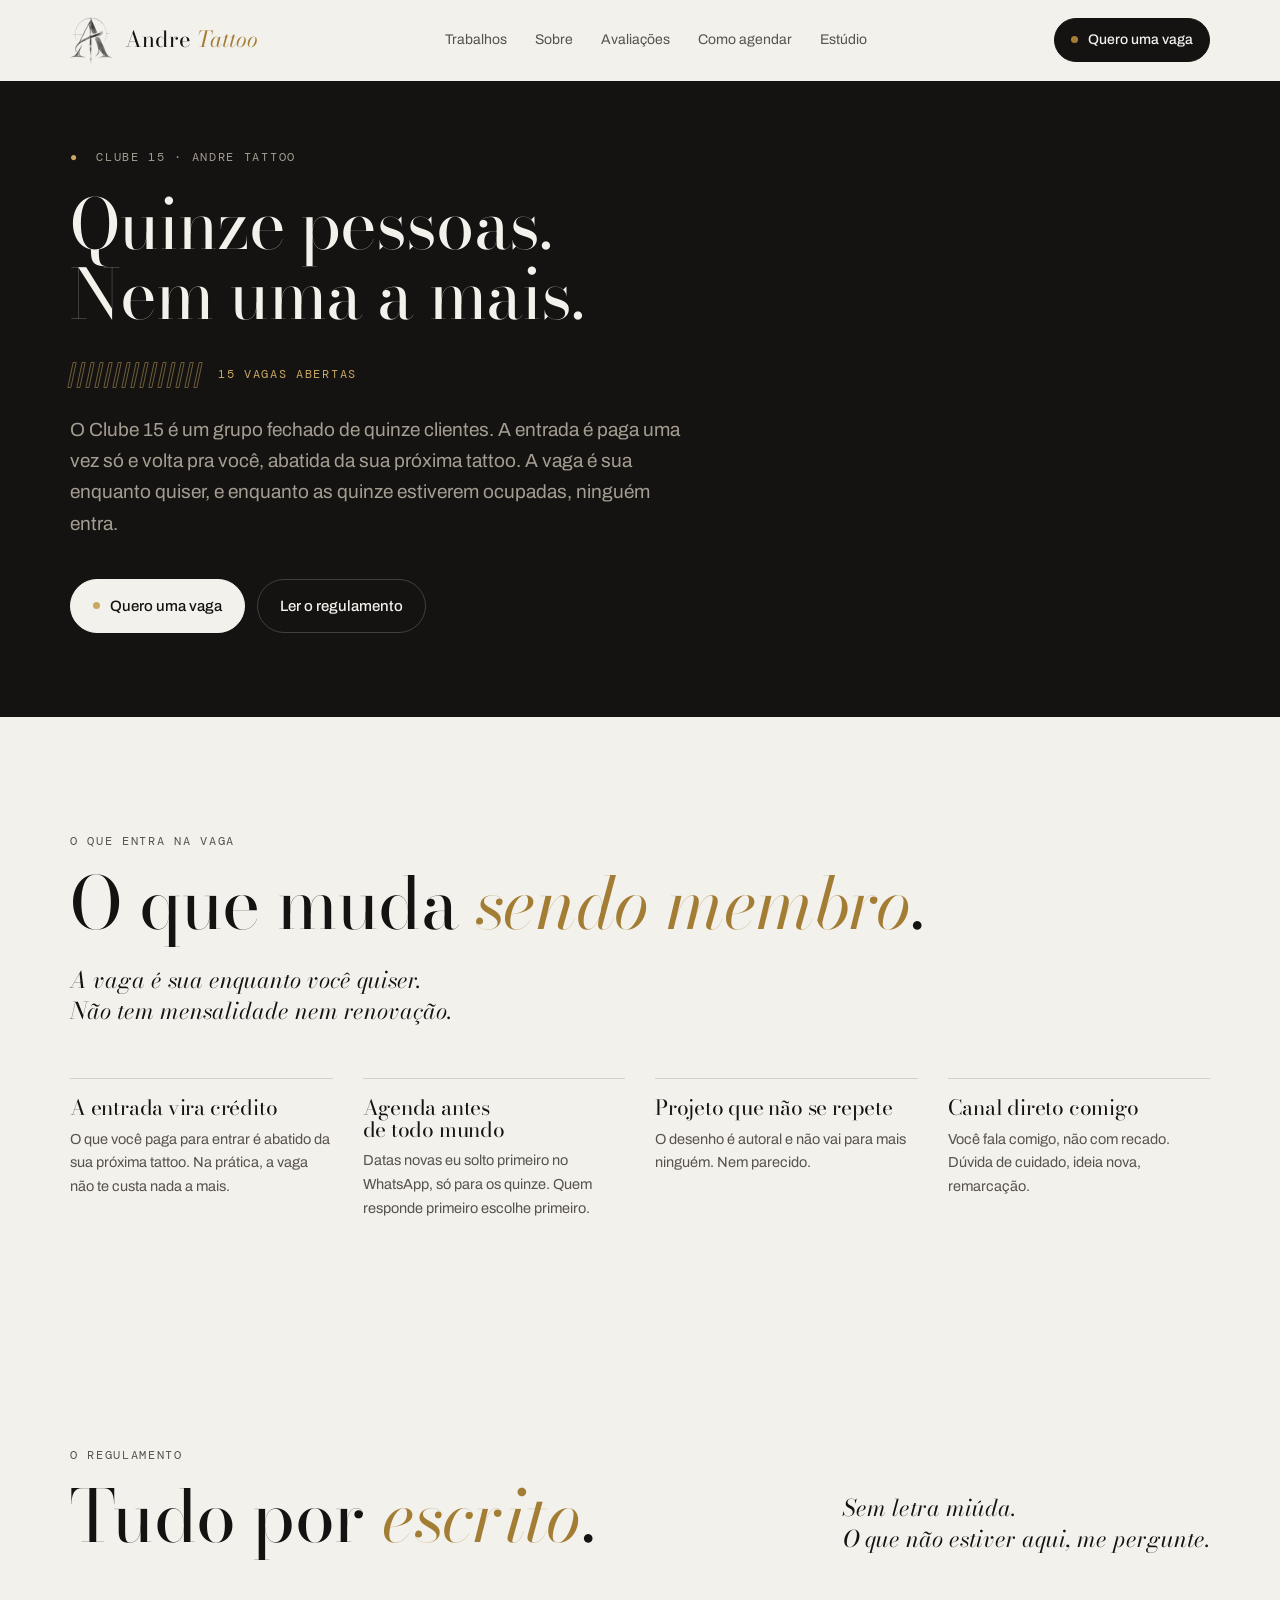
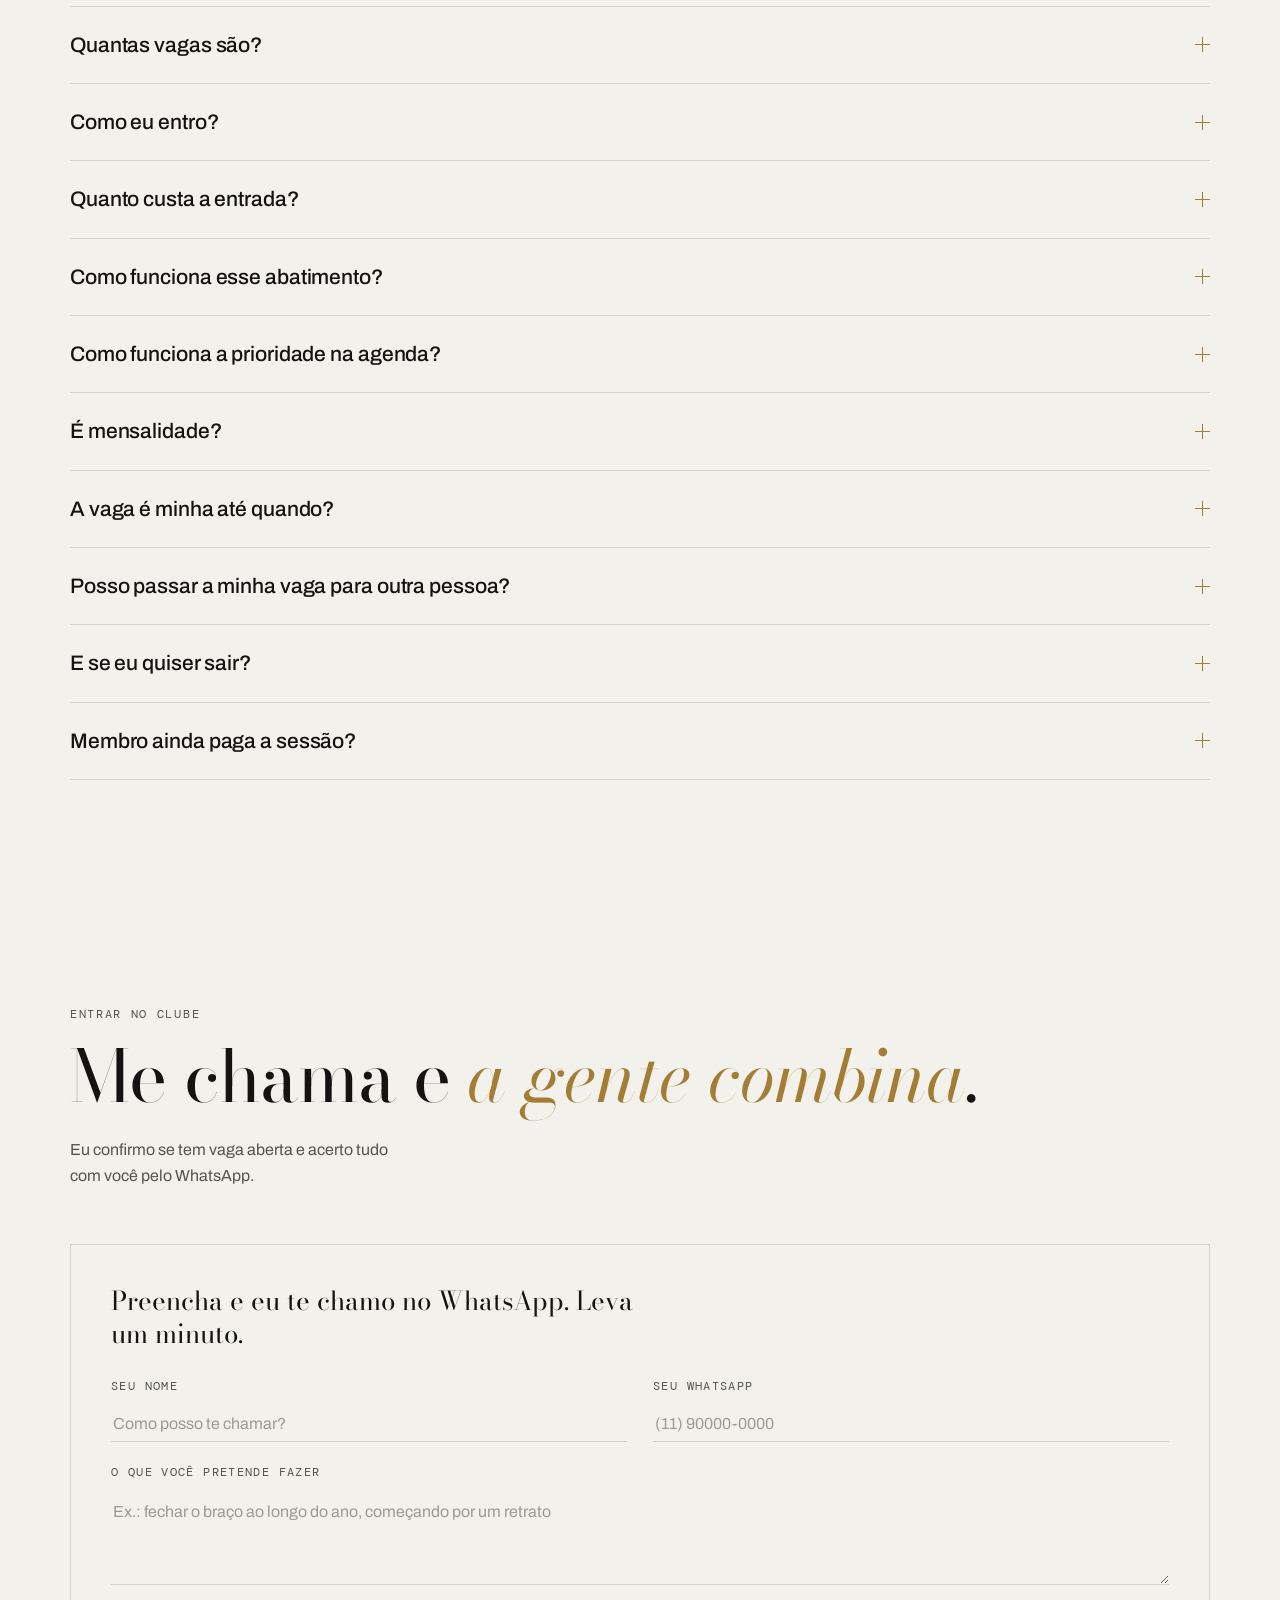
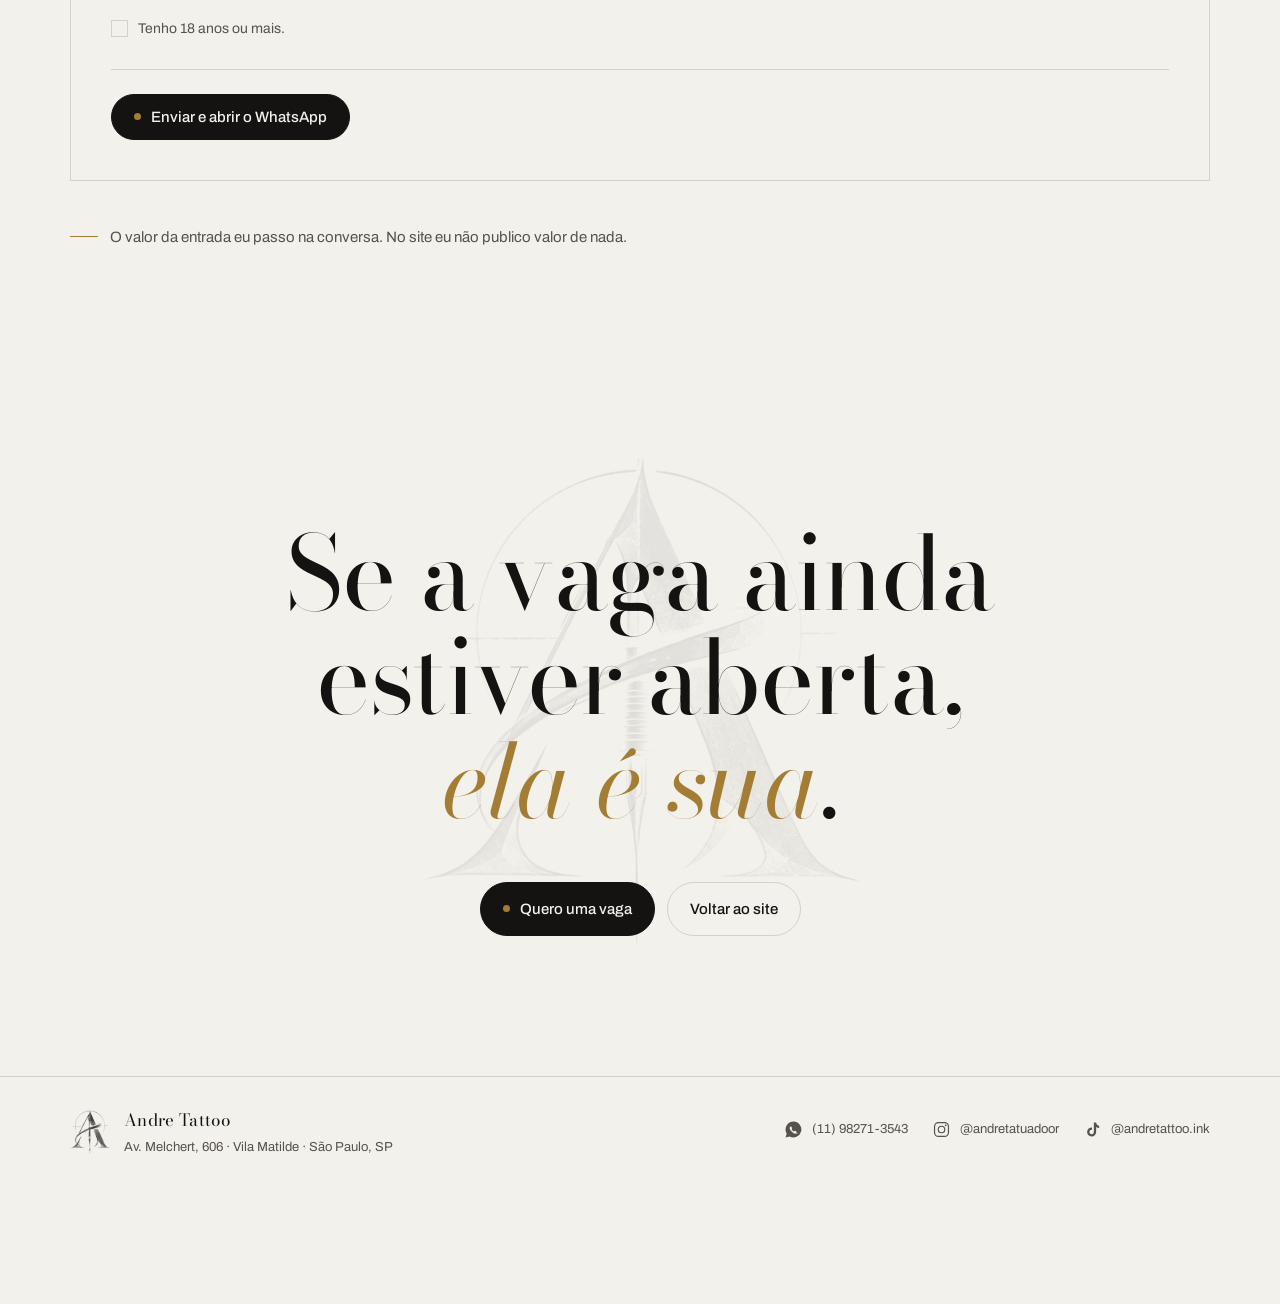
==== clube-15.html @ ce074690 "Marco zero: copia fiel do site publicado em andretattoo.com.br Baixado do ar em 08/11/2026, antes de" ====
<!doctype html>
<html lang="pt-BR">
<head>
<meta charset="utf-8">
<meta name="viewport" content="width=device-width, initial-scale=1, viewport-fit=cover">
<title>Clube 15 · Andre Tattoo</title>
<meta name="description" content="Clube 15: grupo fechado de quinze clientes do Andre Tattoo. A entrada vira crédito na sua próxima tattoo, com agenda prioritária e projeto exclusivo. Combinado pelo WhatsApp.">
<meta name="theme-color" content="#F3F1EC">
<link rel="canonical" href="https://andretattoo.com.br/clube-15">

<meta property="og:type" content="website">
<meta property="og:site_name" content="Andre Tattoo">
<meta property="og:title" content="Clube 15 · Andre Tattoo">
<meta property="og:description" content="Quinze pessoas. Nem uma a mais. A entrada vira crédito na sua próxima tattoo, com agenda prioritária e projeto exclusivo.">
<meta property="og:url" content="https://andretattoo.com.br/clube-15">
<meta property="og:image" content="https://andretattoo.com.br/img/og.png">
<meta property="og:image:width" content="1200"><meta property="og:image:height" content="630">
<meta property="og:locale" content="pt_BR">
<meta name="twitter:card" content="summary_large_image">

<link rel="icon" href="img/favicon.png" type="image/png">
<link rel="apple-touch-icon" href="img/apple-touch-icon.png">

<link rel="preconnect" href="https://fonts.googleapis.com">
<link rel="preconnect" href="https://fonts.gstatic.com" crossorigin>
<link rel="stylesheet" href="https://fonts.googleapis.com/css2?family=Bodoni+Moda:ital,opsz,wght@0,6..96,400;0,6..96,500;1,6..96,400;1,6..96,500&family=Archivo:wght@400;500;600&family=DM+Mono:wght@400;500&display=swap">
<link rel="stylesheet" href="css/style.css">

<script>document.documentElement.className += ' js';</script>
</head>
<body>

<svg id="needle" aria-hidden="true"><path class="track"/><path class="ink"/><path class="rastro"/><circle class="tip-ring" r="9"/><circle class="tip" r="3.2"/></svg>

<header class="nav" id="nav">
  <div class="wrap">
    <a class='logo' href='/'><span class="logo__marca" aria-hidden="true"></span><span class="logo__nome">Andre <i>Tattoo</i></span></a>
    <ul>
      <li><a href='/#trabalhos'>Trabalhos</a></li>
      <li><a href='/#sobre'>Sobre</a></li>
      <li><a href='/#avaliacoes'>Avaliações</a></li>
      <li><a href='/#agendar'>Como agendar</a></li>
      <li><a href='/#estudio'>Estúdio</a></li>
    </ul>
    <a class="btn sm" href="https://wa.me/5511982713543" target="_blank" rel="noopener" data-wa="clube" data-clube="entrar"><span class="dot"></span><span data-clube="rotulo">Quero uma vaga</span></a>
  </div>
</header>

<main id="topo">
  <!-- O topo do clube é escuro de ponta a ponta: quem chega aqui já decidiu
       olhar a oferta, então a página inteira pode assumir esse tom. -->
  <section class="hero clube clube--capa">
    <div class="wrap">
      <div>
        <span class="eyebrow"><b>●</b>&nbsp; Clube 15 · Andre Tattoo</span>
        <h1 data-clube="chamada">Quinze pessoas. Nem uma a mais.</h1>
        <div class="clube__contador">
          <span class="clube__marcas" data-clube="marcas" aria-hidden="true"></span>
          <span class="clube__vagas" data-clube="vagas">vagas abertas</span>
        </div>
        <p class="clube__resumo" data-clube="resumo"></p>
        <div class="clube__acao">
          <a class="btn" href="https://wa.me/5511982713543" target="_blank" rel="noopener"
             data-wa="clube" data-clube="entrar"><span class="dot"></span><span data-clube="rotulo">Quero uma vaga</span></a>
          <a class="btn ghost" href="#regras">Ler o regulamento</a>
        </div>
      </div>
    </div>
  </section>

  <section id="inclui">
    <div class="wrap">
      <div class="head">
        <div>
          <span class="eyebrow">O que entra na vaga</span>
          <h2 style="margin-top:14px">O que muda <em>sendo membro</em>.</h2>
        </div>
        <p class="frase">A vaga é sua enquanto você quiser.<br>Não tem mensalidade nem renovação.</p>
      </div>
      <ul class="inclui" data-clube="inclui"></ul>
    </div>
  </section>

  <section class="faq" id="regras">
    <div class="wrap">
      <div class="head">
        <div>
          <span class="eyebrow">O regulamento</span>
          <h2 style="margin-top:14px">Tudo por <em>escrito</em>.</h2>
        </div>
        <p class="frase">Sem letra miúda.<br>O que não estiver aqui, me pergunte.</p>
      </div>
      <div class="acc" data-clube="regras"></div>
    </div>
  </section>

  <section id="entrar">
    <div class="wrap">
      <div class="head">
        <div>
          <span class="eyebrow">Entrar no clube</span>
          <h2 style="margin-top:14px">Me chama e <em>a gente combina</em>.</h2>
        </div>
        <p>Eu confirmo se tem vaga aberta e acerto tudo com você pelo WhatsApp.</p>
      </div>

      <!-- mesma rede de segurança da home, com nome próprio para você separar
           quem veio pedir vaga no clube de quem veio pedir tattoo. -->
      <form class='form' data-erro='Preencha seu nome e o que você quer fazer.' data-origem='clube-15' data-wa='clube' id='form' method='POST' name='lead-clube15' novalidate>
        <input type="hidden" name="form-name" value="lead-clube15">
        <input type="hidden" name="origem" value="clube-15">
        <p class="esconde" aria-hidden="true"><label>Deixe em branco<input name="bot-field" tabindex="-1" autocomplete="off"></label></p>
        <p class="form__topo">Preencha e eu te chamo no WhatsApp. Leva um minuto.</p>
        <div class="form__grid">
          <label class="campo"><span>Seu nome</span>
            <input type="text" name="nome" autocomplete="name" placeholder="Como posso te chamar?" required></label>
          <label class="campo"><span>Seu WhatsApp</span>
            <input type="tel" name="whatsapp" inputmode="numeric" autocomplete="tel" placeholder="(11) 90000-0000" required></label>
          <label class="campo campo--largo"><span>O que você pretende fazer</span>
            <textarea name="ideia" rows="3" placeholder="Ex.: fechar o braço ao longo do ano, começando por um retrato" required></textarea></label>
        </div>
        <label class="idade"><input type="checkbox" name="idade" required><span>Tenho 18 anos ou mais.</span></label>
        <div class="form__pe">
          <button class="btn" type="submit" id="formEnviar"><span class="dot"></span>Enviar e abrir o WhatsApp</button>
          <p class="form__erro" id="formErro" role="alert" aria-live="polite"></p>
        </div>
      </form>
      <p class="note">O valor da entrada eu passo na conversa. No site eu não publico valor de nada.</p>
    </div>
  </section>

  <section class="final" id="fim">
    <div class="wrap">
      <h2>Se a vaga ainda estiver aberta,<br><em>ela é sua</em>.</h2>
      <div class="clube__acao" style="justify-content:center">
        <a class="btn" href="https://wa.me/5511982713543" target="_blank" rel="noopener"
           data-wa="clube" data-clube="entrar"><span class="dot"></span><span data-clube="rotulo">Quero uma vaga</span></a>
        <a class='btn ghost' href='/'>Voltar ao site</a>
      </div>
    </div>
  </section>
</main>

<footer>
  <div class="wrap">
    <div class="foot__id">
      <span class="foot__marca" aria-hidden="true"></span>
      <div class="foot__txt">
        <b>Andre Tattoo</b>
        <span>Av. Melchert, 606 · Vila Matilde · São Paulo, SP</span>
      </div>
    </div>

    <ul class="redes">
      <li><a href="https://wa.me/5511982713543" target="_blank" rel="noopener" data-wa="obras" aria-label="WhatsApp (11) 98271-3543">
        <svg class="redes__ico redes__ico--cheio" viewBox="0 0 24 24" aria-hidden="true"><path d="M12 2a10 10 0 0 0-8.6 15.1L2 22l5-1.3A10 10 0 1 0 12 2Zm5.3 14.1c-.2.6-1.2 1.2-1.7 1.2-.5.1-1 .1-1.7-.1-.4-.1-1-.3-1.7-.6a11 11 0 0 1-4.2-3.9c-.5-.9-.8-1.7-.8-2.4 0-.7.3-1.3.7-1.7.2-.2.4-.3.6-.3h.5c.2 0 .4 0 .5.4l.7 1.7c.1.2 0 .4-.1.5l-.3.4c-.2.2-.3.3-.2.5.5 1.1 1.5 2.1 2.7 2.6.2.1.4.1.5-.1l.5-.6c.2-.2.3-.2.5-.1l1.6.8c.3.1.4.3.4.5 0 .2 0 .6-.2 1.1Z"/></svg>
        <span>(11) 98271-3543</span></a></li>

      <li><a href="https://www.instagram.com/andretatuadoor/" target="_blank" rel="noopener" aria-label="Instagram">
        <svg class="redes__ico" viewBox="0 0 24 24" aria-hidden="true"><rect x="3.2" y="3.2" width="17.6" height="17.6" rx="5"/><circle cx="12" cy="12" r="4.1"/><circle class="cheio" cx="17.3" cy="6.7" r="1.15"/></svg>
        <span>@andretatuadoor</span></a></li>

      <li><a href="https://www.tiktok.com/@andretattoo.ink" target="_blank" rel="noopener" aria-label="TikTok">
        <svg class="redes__ico redes__ico--cheio" viewBox="0 0 24 24" aria-hidden="true"><path d="M16.6 3h-2.9v12.1a2.8 2.8 0 1 1-2.3-2.8v-2.9a5.7 5.7 0 1 0 5.2 5.7V8.9a7 7 0 0 0 3.8 1.1V7.2c-2-.1-3.6-1.8-3.8-4.2Z"/></svg>
        <span>@andretattoo.ink</span></a></li>
    </ul>
  </div>
</footer>

<a class="btn float" id="float" href="https://wa.me/5511982713543" target="_blank" rel="noopener" data-wa="clube" data-clube="entrar"><span class="dot"></span><span data-clube="rotulo">Quero uma vaga</span></a>

<script src="js/dados.js"></script>
<script src="js/main.js"></script>
</body>
</html>
---- css/style.css ----
/* =====================================================================
   ANDRE TATTOO: folha de estilo
   Layout: folha de papel clara, fotos P&B como impressões e uma linha de
   agulha dourada costurando a página de cima a baixo.
   ===================================================================== */

:root{
  --paper:#F3F1EC;
  --paper-2:#E9E6DF;
  --ink:#151311;
  --ink-soft:#57524B;
  --rule:#D6D1C7;
  --gold:#A47D35;
  --gold-soft:#C9A862;
  --bloco:#DADCC2;      /* areia esverdeada dos blocos: quebra o branco sem dominar */
  --display:"Bodoni Moda","Didot","Bodoni 72",Georgia,serif;
  --body:"Archivo","Helvetica Neue",Arial,sans-serif;
  --mono:"DM Mono",ui-monospace,Menlo,monospace;
  --gut:max(20px, env(safe-area-inset-left, 0px));
  --gut-r:max(20px, env(safe-area-inset-right, 0px));
  --wrap:1180px;
  color-scheme:light;
}
*{box-sizing:border-box}
html{scroll-behavior:smooth}
body{margin:0;background:var(--paper);color:var(--ink);font-family:var(--body);font-size:16px;line-height:1.6;overflow-x:hidden;-webkit-font-smoothing:antialiased}
body::before{content:"";position:fixed;inset:0 0 auto;height:env(safe-area-inset-top,0px);z-index:60;background:var(--paper)}
img{display:block;max-width:100%}
a{color:inherit}
[hidden]{display:none!important}
:focus-visible{outline:2px solid var(--gold);outline-offset:3px}
.wrap{max-width:var(--wrap);margin:0 auto;padding-left:var(--gut);padding-right:var(--gut-r)}
.eyebrow{font-family:var(--mono);font-size:12px;letter-spacing:.14em;text-transform:uppercase;color:var(--ink-soft)}
.eyebrow b{color:var(--gold);font-weight:500}
h1,h2,h3{font-family:var(--display);font-weight:400;text-wrap:balance;margin:0;line-height:1.02;letter-spacing:-.01em}
h2{font-size:clamp(38px,6vw,72px)}
h2 em,h1 em{font-style:italic;color:var(--gold)}
p{margin:0}

/* ---------- LINHA DA AGULHA ----------
   No celular (sem mouse) ela é a costura ligada à rolagem, e fica atrás das
   seções: z-index negativo pinta antes dos fundos.
   No PC vira um fio que segue o mouse: aí sobe para z-index 2, acima dos
   fundos, e as fotos sobem para 3, o fio passa por baixo delas.
   Para isso main/header/footer não podem ter z-index: com ele viram um bloco
   só de empilhamento e nada de dentro conseguiria ficar acima do fio. */
#needle{position:absolute;left:0;top:0;width:100%;pointer-events:none;z-index:-1;overflow:visible}
#needle .track{fill:none;stroke:var(--rule);stroke-width:1;stroke-dasharray:2 7}
#needle .ink{fill:none;stroke:var(--gold);stroke-width:1.6;stroke-linecap:round}
/* o fio do mouse é um detalhe, não o assunto: fino e com transparência */
#needle .rastro{fill:none;stroke:rgba(164,125,53,.34);stroke-width:1.1;stroke-linecap:round;stroke-linejoin:round}
#needle .tip{fill:var(--ink)}
#needle .tip-ring{fill:none;stroke:var(--gold);stroke-width:1}
#needle.is-mouse{z-index:2;transition:opacity .4s ease}
#needle.is-mouse .tip{fill:rgba(21,19,17,.5)}
#needle.is-mouse .tip-ring{stroke:rgba(164,125,53,.4)}
#needle.is-mouse .track,#needle.is-mouse .ink{display:none}
main,header,footer{position:relative}
/* o que o fio não atravessa */
.hero figure,.hero figure video,.work,.about figure,.strip img,.studio figure,.rev__card,.btn,.ribbon,.nav{position:relative;z-index:3}

/* ---------- ABERTURA ----------
   O stencil vira a tattoo: os 19 traços do A são riscados um a um, como um
   desenho a lápis no papel, e a arte final aparece por cima do esboço.
   pathLength="1" no SVG normaliza os traços: todos riscam no mesmo tempo.
   Só stroke-dashoffset, opacity e transform, nada repinta layout. */
.intro{display:none}
html.abertura{overflow:hidden}
html.abertura .intro{display:grid;place-items:center;position:fixed;inset:0;z-index:200;
  background:var(--paper);transition:opacity .7s ease}
.intro.is-out{opacity:0}
.intro__palco{position:relative;width:min(255px,46vw);aspect-ratio:422/468;
  transition:transform .7s cubic-bezier(.2,.7,.2,1)}
.intro.is-out .intro__palco{transform:scale(1.05)}

.intro__esboco,.intro__esboco svg{position:absolute;inset:0;width:100%;height:100%}
.intro__esboco{color:#6B645B;animation:esbocoSai .55s ease 1.3s forwards}
.intro__esboco path{stroke-dasharray:1;stroke-dashoffset:1;
  animation:risca .7s cubic-bezier(.35,0,.25,1) forwards;
  animation-delay:calc(.12s + var(--i) * .032s)}

.intro__arte{position:absolute;inset:0;opacity:0;
  background:url("../img/logo-a-tinta.webp") center/contain no-repeat;
  animation:arteEntra .7s ease 1.2s forwards}

.intro__risco{position:absolute;left:50%;bottom:-10%;width:min(210px,38vw);height:1px;
  background:linear-gradient(90deg,transparent,var(--gold),transparent);
  transform:translateX(-50%) scaleX(0);
  animation:introRisco .8s cubic-bezier(.2,.7,.2,1) 1.05s forwards}

@keyframes risca{to{stroke-dashoffset:0}}
@keyframes esbocoSai{to{opacity:0}}
@keyframes arteEntra{to{opacity:1}}
@keyframes introRisco{to{transform:translateX(-50%) scaleX(1)}}

/* nav */
.nav{position:sticky;top:env(safe-area-inset-top,0px);z-index:50;background:color-mix(in srgb,var(--paper) 88%,transparent);backdrop-filter:blur(10px);-webkit-backdrop-filter:blur(10px);border-bottom:1px solid transparent;transition:border-color .3s}
.nav.scrolled{border-bottom-color:var(--rule)}
.nav .wrap{display:flex;align-items:center;justify-content:space-between;gap:20px;padding-block:16px}
.logo{display:inline-flex;align-items:center;gap:13px;font-family:var(--display);font-size:22px;
  text-decoration:none;letter-spacing:.01em}
/* o nome vai num span só: solto, o gap do flex abria vão entre "Andre" e "Tattoo" */
.logo__nome{white-space:nowrap}
.logo i{color:var(--gold);font-style:italic}
.logo__marca{flex:0 0 auto;width:42px;height:48px;
  background:url("../img/logo-marca-tinta.webp") center/contain no-repeat;
  transition:transform .4s cubic-bezier(.2,.7,.2,1)}
.logo:hover .logo__marca{transform:translateY(-2px)}
@media (max-width:420px){.logo{font-size:19px;gap:10px}.logo__marca{width:34px;height:39px}}
.nav ul{display:flex;gap:28px;list-style:none;margin:0;padding:0;font-size:14px}
.nav ul a{position:relative;text-decoration:none;color:var(--ink-soft);transition:color .25s}
.nav ul a::after{content:"";position:absolute;left:0;right:0;bottom:-5px;height:1px;background:var(--gold);
  transform:scaleX(0);transform-origin:right;transition:transform .35s cubic-bezier(.2,.7,.2,1)}
.nav ul a:hover{color:var(--ink)}
.nav ul a:hover::after{transform:scaleX(1);transform-origin:left}
/* Botões: o dourado sobe por dentro, o botão levanta um fio e o ponto cresce.
   overflow+isolation seguram o preenchimento dentro da pílula. */
.btn{display:inline-flex;align-items:center;gap:10px;font-family:var(--body);font-weight:500;font-size:15px;
  text-decoration:none;padding:14px 22px;border-radius:999px;border:1px solid var(--ink);
  background:var(--ink);color:var(--paper);position:relative;overflow:hidden;isolation:isolate;
  transition:color .35s ease,border-color .35s ease,transform .35s cubic-bezier(.2,.7,.2,1)}
.btn::after{content:"";position:absolute;inset:0;z-index:-1;background:var(--gold-soft);
  transform:translateY(101%);transition:transform .45s cubic-bezier(.2,.7,.2,1)}
.btn:hover,.btn:focus-visible{color:var(--ink);border-color:var(--gold-soft);transform:translateY(-2px)}
.btn:hover::after,.btn:focus-visible::after{transform:translateY(0)}
.btn:active{transform:translateY(0);transition-duration:.08s}
.btn .dot{width:7px;height:7px;border-radius:50%;background:var(--gold);
  transition:transform .45s cubic-bezier(.2,.7,.2,1),background .35s ease}
.btn:hover .dot,.btn:focus-visible .dot{background:var(--ink);transform:scale(1.55)}
.btn:disabled{opacity:.55;pointer-events:none}
.btn.ghost{background:transparent;color:var(--ink);border-color:var(--rule)}
.btn.sm{padding:10px 16px;font-size:14px}

/* hero */
.hero .wrap{display:grid;grid-template-columns:1.1fr .9fr;gap:56px;align-items:center;padding-block:44px 72px}
.hero h1{font-size:clamp(38px,5.4vw,72px);margin:22px 0 30px;max-width:16ch}
.hero p.lead{font-size:18px;color:var(--ink-soft);max-width:30ch}
.hero .ctas{display:flex;flex-wrap:wrap;gap:12px;margin-top:34px}
.hero figure{margin:0;position:relative}
/* Sem max-height aqui de propósito. Com ele, a caixa virava quase quadrada e
   o object-fit cortava o vídeo DE NOVO, por cima do corte que já existe no
   arquivo. Resultado: rosto gigante. Agora a largura manda e a altura segue
   o 4/5, então o que se vê é exatamente o quadro que eu enquadrei. */
.hero figure{max-width:390px;margin-left:auto}

/* a "tv": quadrada e menor que a foto era, para não dominar o topo */
.hero figure.tv{max-width:310px;margin-inline:auto}
.tv .tv__tela{aspect-ratio:1;object-fit:cover;object-position:50% 50%;
  border:1px solid var(--rule);background:var(--paper-2)}

.hero figure img,.hero figure video{width:100%;aspect-ratio:4/5;height:auto;object-fit:cover;object-position:50% 43%;filter:contrast(1.04)}
/* o vídeo já foi cortado em 4/5 no arquivo, então não precisa deslocar */
.hero figure video{object-position:50% 50%;background:var(--paper-2)}
.hero figure::after{content:"";position:absolute;inset:14px -14px -14px 14px;border:1px solid var(--gold-soft);z-index:-1}
.hero figcaption{position:absolute;left:-18px;top:26px;background:var(--paper);padding:10px 14px;font-family:var(--mono);font-size:12px;letter-spacing:.08em;text-transform:uppercase;border:1px solid var(--rule)}
.facts{display:flex;flex-wrap:wrap;gap:10px 28px;margin-top:40px;padding-top:22px;border-top:1px solid var(--rule);font-size:14px;color:var(--ink-soft)}
.facts span::before{content:"";display:inline-block;width:5px;height:5px;border-radius:50%;background:var(--gold);margin-right:9px;vertical-align:middle}

/* faixa */
.ribbon{border-block:1px solid var(--rule);overflow:hidden;background:var(--paper)}
.ribbon .track{display:flex;gap:48px;white-space:nowrap;padding-block:18px;animation:roll 38s linear infinite;width:max-content}
.ribbon span{font-family:var(--display);font-style:italic;font-size:26px}
.ribbon span.s{color:var(--gold);font-style:normal}
@keyframes roll{to{transform:translateX(-50%)}}

/* secoes */
section{padding-block:110px}
.head{display:flex;justify-content:space-between;align-items:end;gap:24px;flex-wrap:wrap;margin-bottom:52px}
.head p{max-width:36ch;color:var(--ink-soft)}
.head p.frase{font-family:var(--display);font-style:italic;font-size:clamp(18px,2vw,23px);
  line-height:1.35;color:var(--ink);max-width:30ch}

/* trabalhos */
/* Galeria: todas as peças do mesmo tamanho, três por fileira.
   Flex em vez de grade: quando sobra peça na última fileira, ela fica
   centralizada, em vez de encostada na esquerda com buraco ao lado. */
.gallery{display:flex;flex-wrap:wrap;justify-content:center;gap:16px}
.work{flex:0 0 calc((100% - 32px) / 3);margin:0;position:relative;overflow:hidden;cursor:zoom-in;
  background:var(--paper-2);border:0;padding:0;text-align:left;font:inherit;color:inherit;
  aspect-ratio:3/4}
.work img{width:100%;height:100%;object-fit:cover;transition:transform .9s cubic-bezier(.2,.7,.2,1)}
.work:hover img{transform:scale(1.04)}
.work .cap{position:absolute;left:12px;bottom:12px;background:var(--paper);padding:6px 10px;
  font-family:var(--mono);font-size:11px;letter-spacing:.1em;text-transform:uppercase;
  opacity:0;transform:translateY(6px);transition:.35s}
.work:hover .cap,.work:focus-visible .cap{opacity:1;transform:none}
.gallery-foot{display:flex;justify-content:space-between;align-items:center;flex-wrap:wrap;gap:16px;margin-top:36px;font-size:15px;color:var(--ink-soft)}

/* blocos de cor: seções inteiras no verde-oliva, para a página não ficar toda branca.
   Dentro do bloco os tokens escurecem, o dourado claro não tem contraste sobre o oliva. */
/* ---------- CLUBE 15 ----------
   É o único bloco escuro do site, e isso é proposital: numa página de papel
   claro, uma seção invertida vira o ponto de parada do olho sem precisar de
   cor berrante nenhuma. Também é de onde a logo veio, prata sobre preto.

   A inversão é feita nos TOKENS, não regra por regra: o que era tinta vira
   papel e o papel vira tinta. Com isso .btn, .btn.ghost, .eyebrow e o itálico
   dourado se acertam sozinhos aqui dentro. */
.clube{
  background:#151311;
  --ink:#F3F1EC;
  --paper:#151311;
  --ink-soft:#A49D92;
  --rule:rgba(243,241,236,.20);
  --gold:#C9A862;
  --gold-soft:#A47D35;
  color:var(--ink)}
.clube__topo{display:flex;justify-content:space-between;align-items:flex-end;gap:40px;flex-wrap:wrap}
.clube__contador{display:flex;flex-direction:column;gap:12px;align-items:flex-start}
.clube__vagas{font-family:var(--mono);font-size:12px;letter-spacing:.14em;
  text-transform:uppercase;color:var(--gold)}
.clube__resumo{font-size:19px;line-height:1.65;color:var(--ink-soft);max-width:56ch;margin-top:30px}

/* os quinze traços: cheio é vaga com dono, vazado é vaga aberta.
   A inclinação é a mesma da agulha que costura a página. */
.clube__marcas,.selo__marcas{display:inline-flex;gap:5px;align-items:center}
.marca{width:4px;height:26px;border:1px solid var(--gold);border-radius:1px;
  transform:skewX(-12deg);opacity:.5;transition:background .4s ease,opacity .4s ease}
.marca.is-presa{background:var(--gold);opacity:1}

.inclui{list-style:none;margin:48px 0 0;padding:0;display:grid;
  grid-template-columns:repeat(auto-fit,minmax(248px,1fr));gap:28px 30px}
.inclui__item{border-top:1px solid var(--rule);padding-top:18px}
.inclui__item h3{font-size:21px;margin-bottom:9px}
.inclui__item p{font-size:14.5px;line-height:1.65;color:var(--ink-soft)}
.clube__acao{display:flex;flex-wrap:wrap;gap:12px;margin-top:48px}

/* a capa da página do clube: tem um filho só, então a grade de duas
   colunas do hero vira coluna única aqui */
.clube--capa{padding-block:0}   /* o wrap abaixo já dá o respiro; somar os dois estica demais */
.clube--capa .wrap{grid-template-columns:1fr;padding-block:62px 84px}
.clube--capa h1{margin:20px 0 0;max-width:18ch}
.clube--capa .clube__contador{flex-direction:row;align-items:center;gap:18px;margin-top:32px}
.clube--capa .clube__resumo{margin-top:26px}
.clube--capa .clube__acao{margin-top:40px}

/* o selo do topo: avisa que o clube existe sem tomar a primeira dobra */
.selo{display:inline-flex;align-items:center;gap:14px;margin-top:26px;
  padding:11px 18px;border:1px solid var(--rule);border-radius:999px;
  text-decoration:none;position:relative;z-index:3;
  transition:border-color .35s ease,transform .35s cubic-bezier(.2,.7,.2,1)}
.selo:hover,.selo:focus-visible{border-color:var(--gold-soft);transform:translateY(-2px)}
.selo .marca{height:15px;width:3px}
.selo__txt{font-family:var(--mono);font-size:12px;letter-spacing:.12em;
  text-transform:uppercase;color:var(--ink-soft)}
.selo__txt i{color:var(--rule);font-style:normal}
.selo__txt b{color:var(--gold);font-weight:500}
.selo__seta{width:16px;height:1px;background:var(--gold);
  transition:width .35s cubic-bezier(.2,.7,.2,1)}
.selo:hover .selo__seta{width:26px}

.bloco{background:var(--bloco);
  --rule:rgba(21,19,17,.22);
  --ink-soft:#413D35;
  --gold:#5F4A1C;
  --gold-soft:#6E5520;
  --paper-2:#BDC396}

/* sobre */
.about .grid{display:grid;grid-template-columns:.9fr 1.1fr;gap:72px;align-items:center}
.about figure{margin:0}
.about figure img{width:100%;aspect-ratio:3/4;max-height:520px;object-fit:cover;object-position:50% 20%}
.about .text p{font-size:19px;line-height:1.7;max-width:46ch;margin-top:22px}
.about .text p.big{font-family:var(--display);font-size:clamp(28px,3.4vw,40px);line-height:1.2;color:var(--ink);margin-top:26px}
.strip{display:grid;grid-template-columns:repeat(3,1fr);gap:14px;margin-top:72px}
.strip img{width:100%;aspect-ratio:1;object-fit:cover}

/* avaliacoes do google */
.score{display:flex;align-items:center;gap:24px;flex-wrap:wrap;border-top:1px solid var(--ink);border-bottom:1px solid var(--rule);padding-block:26px;margin-bottom:44px}
.score__n{font-family:var(--display);font-size:clamp(54px,7vw,92px);line-height:.88}
.stars{color:var(--gold);letter-spacing:.2em;font-size:17px;line-height:1}
.score__t{font-family:var(--mono);font-size:12px;letter-spacing:.12em;text-transform:uppercase;color:var(--ink-soft);margin-top:8px}
.score .btn{margin-left:auto}
.rev.sem-cards .score{margin-bottom:0}
.rev__list{display:grid;grid-template-columns:repeat(3,1fr);gap:16px}
.rev__card{margin:0;border:1px solid var(--rule);background:var(--paper-2);padding:26px 24px}
/* Mesma razão da FAQ: aqui é parágrafo de verdade, 40 palavras vezes seis
   cartões. A Bodoni cansa nesse tamanho e avaliação é para ser lida. */
.rev__card p{font-size:16px;line-height:1.62;margin:14px 0 18px;color:#2E2A25}
.rev__card cite{font-style:normal;font-family:var(--mono);font-size:12px;letter-spacing:.12em;text-transform:uppercase;color:var(--ink-soft);display:flex;flex-direction:column;gap:5px}
.rev__card cite span{color:var(--gold)}

/* processo */
.steps{display:grid;grid-template-columns:repeat(3,1fr);gap:0;border-top:1px solid var(--ink)}
.step{padding:34px 28px 10px 0;border-right:1px solid var(--rule);min-width:0}
.step + .step{padding-left:28px}
.step:last-child{border-right:0}
.step .n{font-family:var(--display);font-style:italic;font-size:64px;line-height:1;color:var(--gold)}
.step h3{font-size:30px;margin:18px 0 12px;line-height:1.1}
.step p{color:var(--ink-soft);max-width:30ch}
.note{margin-top:44px;font-size:15px;color:var(--ink-soft);display:flex;align-items:center;gap:12px}
.note::before{content:"";width:28px;height:1px;background:var(--gold)}

/* duvidas: sanfona, abre uma por vez */
.acc{border-top:1px solid var(--rule)}
.acc__item{border-bottom:1px solid var(--rule)}
.acc__item summary{display:flex;align-items:center;justify-content:space-between;gap:24px;
  padding:clamp(18px,2.4vw,24px) 0;cursor:pointer;list-style:none;
  /* Aqui NÃO entra a Bodoni. Ela é Didone: o traço fino some abaixo de uns
     28px e a pergunta fica custosa de ler. Título grande é com ela, pergunta
     de FAQ é para ser lida de relance, então vai na fonte de texto. */
  font-family:var(--body);font-weight:500;font-size:clamp(17px,1.9vw,21px);
  color:var(--ink);line-height:1.35;letter-spacing:-.005em;
  transition:color .3s}
.acc__item summary::-webkit-details-marker{display:none}
.acc__item summary:hover{color:var(--gold)}
.acc__item summary i{position:relative;flex:0 0 15px;height:15px}
.acc__item summary i::before,.acc__item summary i::after{content:"";position:absolute;background:var(--gold);
  transition:transform .4s cubic-bezier(.2,.7,.2,1),opacity .3s}
.acc__item summary i::before{left:0;top:7px;width:15px;height:1px}
.acc__item summary i::after{left:7px;top:0;width:1px;height:15px}
.acc__item[open] summary i::after{transform:scaleY(0);opacity:0}
.acc__item[open] summary{color:var(--gold)}
.acc__corpo{overflow:hidden;animation:accAbre .45s cubic-bezier(.2,.7,.2,1)}
.acc__corpo p{margin:0 0 24px;max-width:68ch;color:var(--ink-soft);font-size:16px;line-height:1.7}
.acc__corpo strong{color:var(--ink);font-weight:600}
@keyframes accAbre{from{opacity:0;transform:translateY(-8px)}to{opacity:1;transform:none}}

/* formulario do agendamento */
.form{margin-top:clamp(36px,5vw,56px);border:1px solid var(--rule);background:var(--paper);
  padding:clamp(24px,3.4vw,40px)}
.form__topo{font-family:var(--display);font-size:clamp(20px,2.4vw,26px);color:var(--ink);
  margin-bottom:28px;max-width:34ch;line-height:1.25}
.form__grid{display:grid;grid-template-columns:1fr 1fr;gap:22px 26px}
.campo{display:block}
.campo--largo{grid-column:1 / -1}
.campo>span{display:block;font-family:var(--mono);font-size:11.5px;letter-spacing:.12em;
  text-transform:uppercase;color:var(--ink-soft);margin-bottom:9px}
.campo>span i{font-style:normal;text-transform:none;letter-spacing:.02em;opacity:.75}
.campo input,.campo textarea{width:100%;background:transparent;color:var(--ink);border:0;
  border-bottom:1px solid var(--rule);padding:9px 2px;font-family:var(--body);font-size:16px;
  transition:border-color .3s}
.campo textarea{resize:vertical;line-height:1.55}
.campo input::placeholder,.campo textarea::placeholder{color:color-mix(in srgb,var(--ink-soft) 55%,transparent)}
.campo input:focus,.campo textarea:focus{outline:0;border-bottom-color:var(--gold)}
.idade{display:flex;align-items:flex-start;gap:10px;margin-top:26px;cursor:pointer;
  font-size:14px;color:var(--ink-soft)}
.idade input{appearance:none;-webkit-appearance:none;flex:0 0 17px;width:17px;height:17px;margin:2px 0 0;
  border:1px solid var(--rule);background:transparent;position:relative;cursor:pointer;transition:.25s}
.idade input:checked{background:var(--ink);border-color:var(--ink)}
.idade input:checked::after{content:"";position:absolute;left:5px;top:1px;width:5px;height:10px;
  border:solid var(--paper);border-width:0 1.5px 1.5px 0;transform:rotate(42deg)}
.form__pe{display:flex;flex-wrap:wrap;align-items:center;gap:16px;margin-top:28px;
  padding-top:24px;border-top:1px solid var(--rule)}
.form__erro{font-size:13.5px;color:#9B3A2A;margin:0}
.form.is-enviado{opacity:.65}
@media (max-width:720px){.form__grid{grid-template-columns:1fr}.form__pe .btn{width:100%;justify-content:center}}

/* estudio */
.studio .grid{display:grid;grid-template-columns:1fr 1fr;gap:64px;align-items:stretch}
.studio figure{margin:0}
.studio figure img{width:100%;height:100%;min-height:420px;object-fit:cover}
.info{display:flex;flex-direction:column;justify-content:center}
.info dl{margin:36px 0 0;display:grid;gap:0}
.info dl div{display:grid;grid-template-columns:130px 1fr;gap:18px;padding-block:18px;border-bottom:1px solid var(--rule)}
.info dt{font-family:var(--mono);font-size:12px;letter-spacing:.12em;text-transform:uppercase;color:var(--ink-soft);padding-top:3px}
.info dd{margin:0;font-size:17px}
.info dd a{text-decoration:none;border-bottom:1px solid var(--gold-soft)}
.info .ctas{display:flex;flex-wrap:wrap;gap:12px;margin-top:34px}

/* final */
.final{position:relative;isolation:isolate;text-align:center;padding-block:140px}
/* a marca por trás da chamada final: presença sem roubar a leitura */
.final::before{content:"";position:absolute;inset:0;z-index:-1;pointer-events:none;
  background:url("../img/logo-a-tinta.webp") center 44%/min(440px,64vw) no-repeat;opacity:.09}
.foot__id{display:inline-flex;align-items:center;gap:14px}
.foot__marca{flex:0 0 auto;width:40px;height:45px;
  background:url("../img/logo-marca-tinta.webp") center/contain no-repeat}
.final h2{font-size:clamp(46px,8vw,104px);max-width:12ch;margin:22px auto 34px}
.final p{color:var(--ink-soft);margin:0 auto 36px;max-width:38ch}
footer{border-top:1px solid var(--rule)}
footer .wrap{display:flex;justify-content:space-between;align-items:center;flex-wrap:wrap;gap:24px;
  padding-block:30px;font-size:13px;color:var(--ink-soft)}
footer a{text-decoration:none}
.foot__txt{display:flex;flex-direction:column;gap:3px}
.foot__txt b{font-family:var(--display);font-weight:400;font-size:17px;color:var(--ink);letter-spacing:.02em}
.redes{list-style:none;display:flex;flex-wrap:wrap;align-items:center;gap:10px 24px;margin:0;padding:0}
.redes a{display:inline-flex;align-items:center;gap:9px;color:var(--ink-soft);transition:color .25s}
.redes a:hover{color:var(--ink)}
.redes__ico{flex:0 0 auto;width:19px;height:19px;fill:none;stroke:currentColor;stroke-width:1.5;
  transition:transform .35s cubic-bezier(.2,.7,.2,1)}
.redes a:hover .redes__ico{transform:translateY(-3px)}
.redes__ico--cheio{fill:currentColor;stroke:none}
.redes__ico .cheio{fill:currentColor;stroke:none}
@media (max-width:620px){footer .wrap{gap:18px}.redes{gap:10px 18px;font-size:12.5px}}

/* lightbox */
.lb{position:fixed;inset:0;z-index:100;background:color-mix(in srgb,var(--paper) 96%,transparent);display:flex;align-items:center;justify-content:center;padding:max(24px,env(safe-area-inset-top,0px)) max(16px,env(safe-area-inset-right,0px)) max(24px,env(safe-area-inset-bottom,0px)) max(16px,env(safe-area-inset-left,0px))}
.lb img{max-height:86vh;max-width:min(92vw,900px);object-fit:contain;box-shadow:0 30px 60px -30px rgba(21,19,17,.45)}
.lb button{position:absolute;background:var(--paper);border:1px solid var(--rule);border-radius:999px;width:46px;height:46px;font-size:20px;cursor:pointer;color:var(--ink)}
.lb .x{top:calc(18px + env(safe-area-inset-top,0px));right:calc(18px + env(safe-area-inset-right,0px))}
.lb .prev{left:calc(18px + env(safe-area-inset-left,0px))}.lb .next{right:calc(18px + env(safe-area-inset-right,0px))}
.lb .lbcap{position:absolute;bottom:calc(22px + env(safe-area-inset-bottom,0px));left:50%;transform:translateX(-50%);font-family:var(--mono);font-size:12px;letter-spacing:.1em;text-transform:uppercase;color:var(--ink-soft)}

/* whatsapp flutuante */
.float{position:fixed;right:calc(18px + env(safe-area-inset-right,0px));bottom:calc(18px + env(safe-area-inset-bottom,0px));z-index:40;box-shadow:0 14px 30px -14px rgba(21,19,17,.5);opacity:0;pointer-events:none;transform:translateY(10px);transition:.35s}
.float.on{opacity:1;pointer-events:auto;transform:none}

/* entrada suave */
.reveal{transition:transform 1.05s cubic-bezier(.2,.7,.2,1),opacity .9s ease}
.js .reveal.pre{transform:translateY(34px) scale(.985);opacity:0}

@media (max-width:900px){
  .nav ul{display:none}
  .hero .wrap{grid-template-columns:1fr;gap:44px;padding-block:28px 72px}
  .hero figure{order:-1;max-width:520px}
  .hero figcaption{left:12px;top:14px}
  .gallery{gap:10px}
  .work{flex:0 0 calc((100% - 10px) / 2)}
  .rev__list{grid-template-columns:1fr}
  .score .btn{margin-left:0}
  .about .grid,.studio .grid{grid-template-columns:1fr;gap:40px}
  .strip{grid-template-columns:repeat(3,1fr);gap:8px;margin-top:48px}
  .steps{grid-template-columns:1fr}
  .step,.step + .step{padding:28px 0;border-right:0;border-bottom:1px solid var(--rule)}
  section{padding-block:80px}
  .info dl div{grid-template-columns:96px 1fr}
  .studio figure img{min-height:320px;aspect-ratio:4/5}
  .work .cap{opacity:1;transform:none}
  .clube__topo{flex-direction:column;align-items:flex-start;gap:28px}
  .clube__acao{flex-direction:column;align-items:stretch}
  .clube__acao .btn{justify-content:center}
  .selo{width:100%}
}
@media (prefers-reduced-motion:reduce){
  html{scroll-behavior:auto}
  .ribbon .track{animation:none}
  .reveal,.work img{transition:none}
  .js .reveal.pre{transform:none;opacity:1}
  .btn,.btn::after,.btn .dot,.nav ul a::after,.redes__ico{transition:none}
  .btn:hover{transform:none}
}

/* notebook de tela baixa: encolhe o topo para o botao caber na primeira tela */
@media (min-width:901px) and (max-height:880px){
  .hero .wrap{padding-block:28px 52px;gap:44px}
  .hero h1{font-size:clamp(40px,5.2vw,68px);margin:14px 0 18px}
  .hero p.lead{font-size:17px}
  .hero .ctas{margin-top:26px}
  .hero figure img{max-height:56svh}
  .facts{margin-top:28px;padding-top:18px}
}

/* Campo isca do anti-robô da Netlify. Pessoa nenhuma vê, robô preenche e o
   envio é descartado. Fica fora do fluxo e fora do leitor de tela. */
.esconde{position:absolute;left:-9999px;width:1px;height:1px;overflow:hidden}
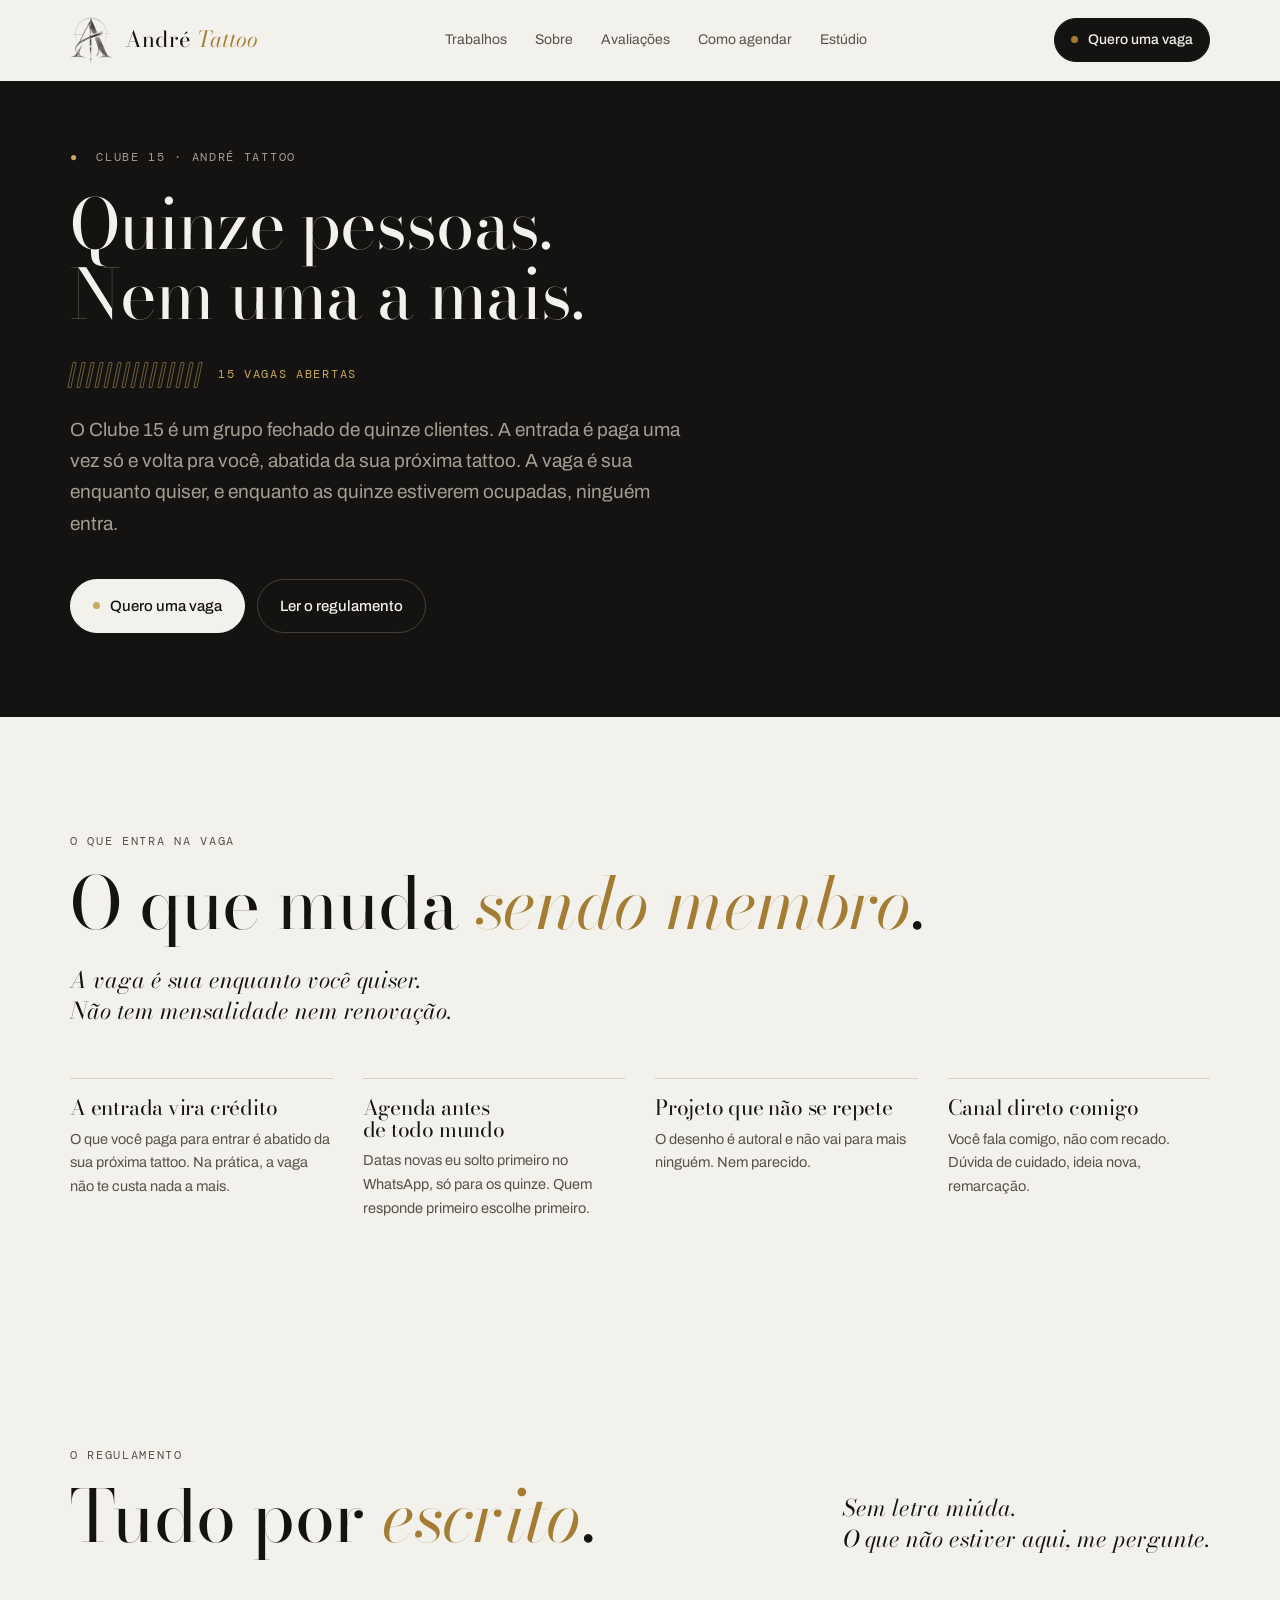
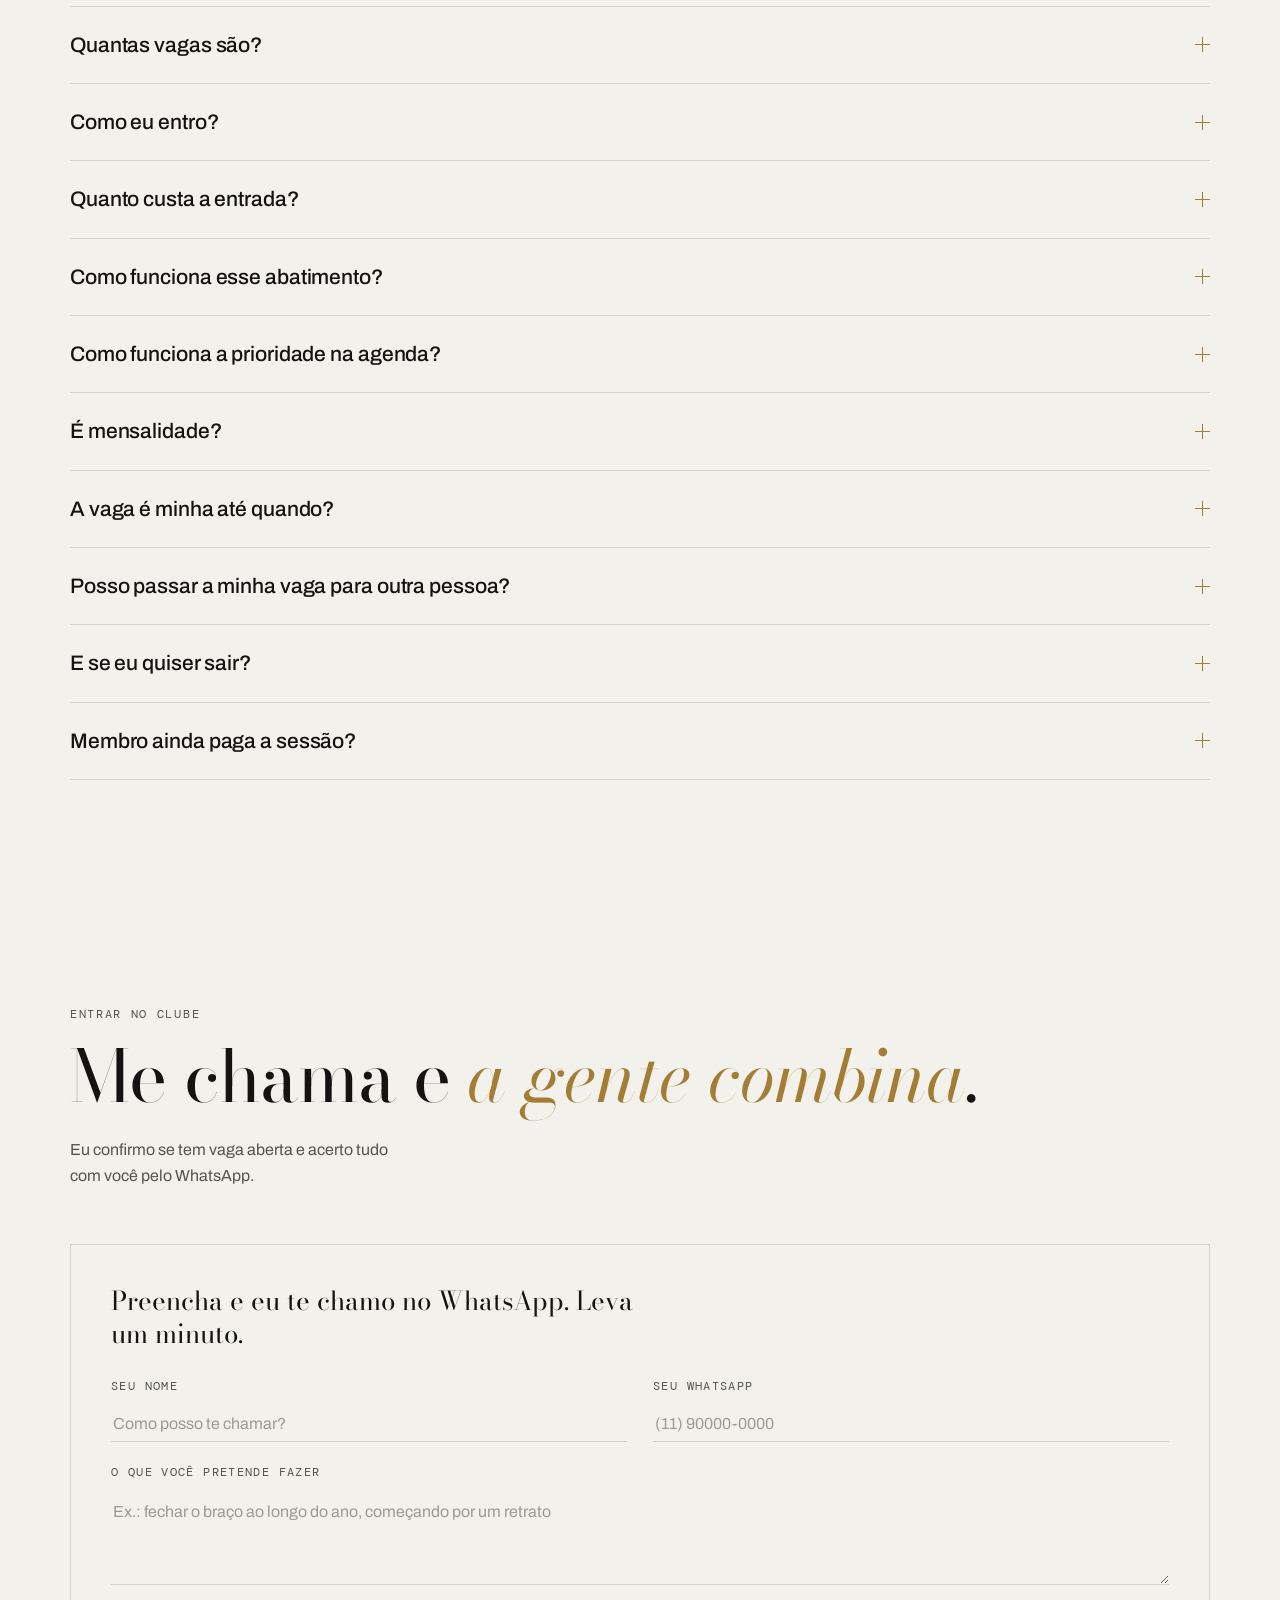
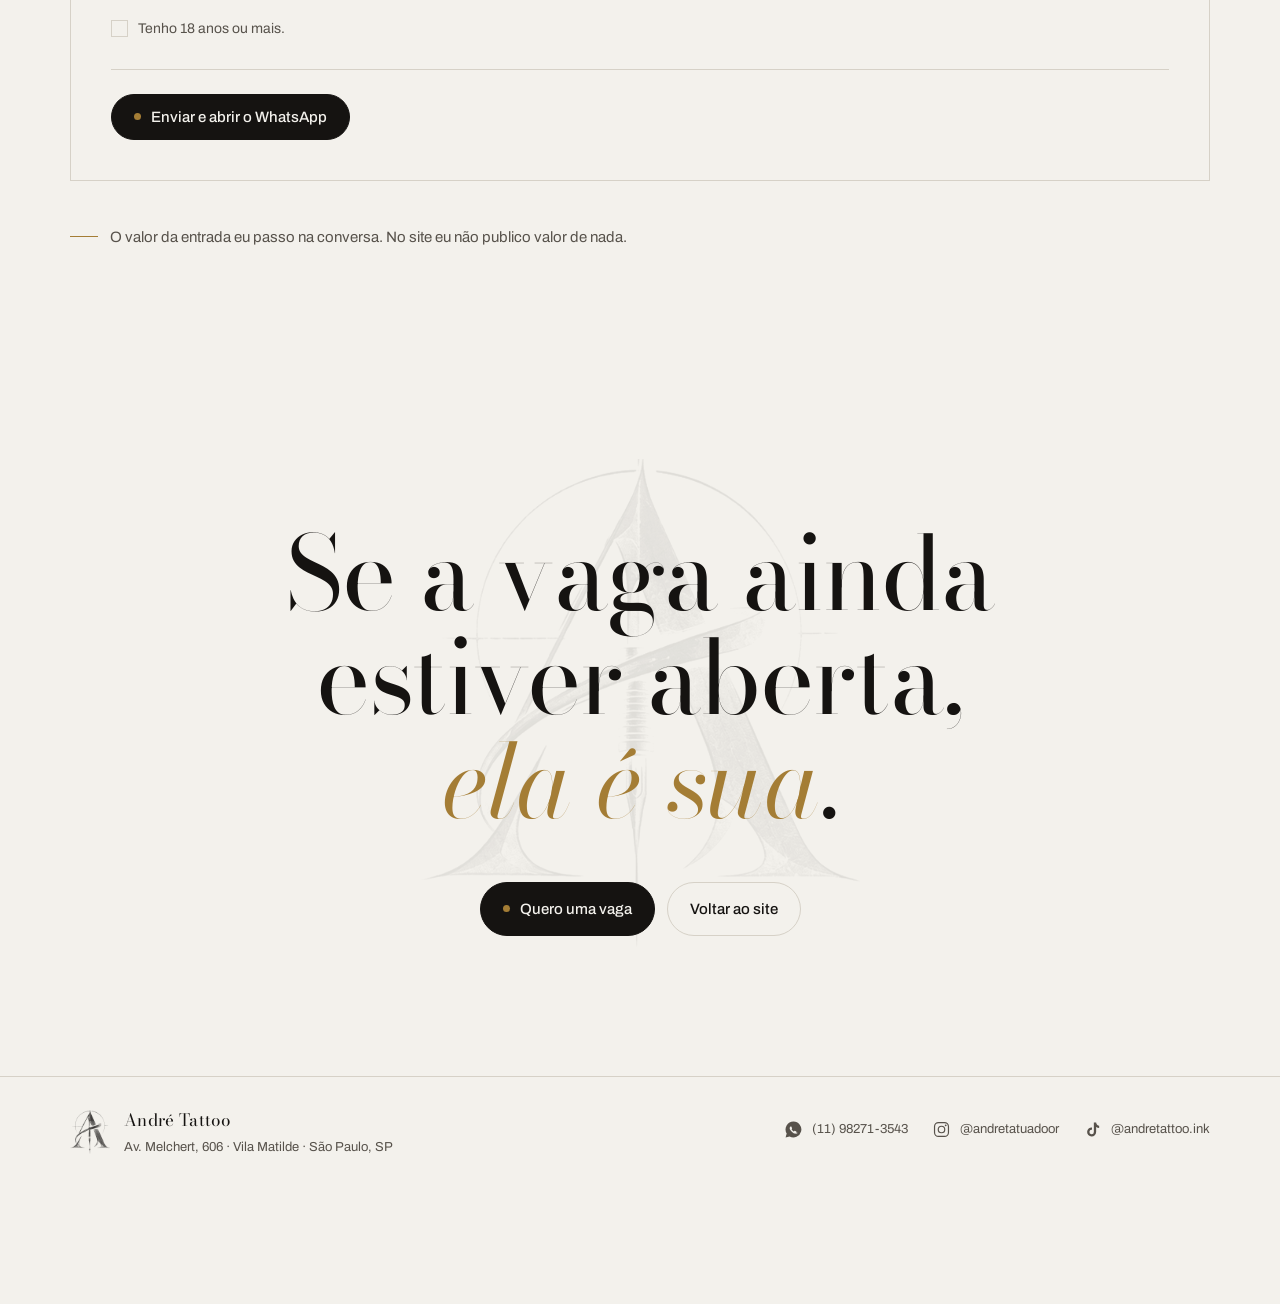
==== commit df0f9d6c: "SEO fases 3 e 4: quatro paginas novas e medicao de conversao Reverte as 4 descricoes de tatuagem que" ====
--- a/clube-15.html
+++ b/clube-15.html
@@ -3,14 +3,14 @@
 <head>
 <meta charset="utf-8">
 <meta name="viewport" content="width=device-width, initial-scale=1, viewport-fit=cover">
-<title>Clube 15 · Andre Tattoo</title>
-<meta name="description" content="Clube 15: grupo fechado de quinze clientes do Andre Tattoo. A entrada vira crédito na sua próxima tattoo, com agenda prioritária e projeto exclusivo. Combinado pelo WhatsApp.">
+<title>Clube 15 · André Tattoo</title>
+<meta name="description" content="Clube 15: grupo fechado de quinze clientes do André Tattoo. A entrada vira crédito na sua próxima tattoo, com agenda prioritária e projeto exclusivo. Combinado pelo WhatsApp.">
 <meta name="theme-color" content="#F3F1EC">
 <link rel="canonical" href="https://andretattoo.com.br/clube-15">
 
 <meta property="og:type" content="website">
-<meta property="og:site_name" content="Andre Tattoo">
-<meta property="og:title" content="Clube 15 · Andre Tattoo">
+<meta property="og:site_name" content="André Tattoo">
+<meta property="og:title" content="Clube 15 · André Tattoo">
 <meta property="og:description" content="Quinze pessoas. Nem uma a mais. A entrada vira crédito na sua próxima tattoo, com agenda prioritária e projeto exclusivo.">
 <meta property="og:url" content="https://andretattoo.com.br/clube-15">
 <meta property="og:image" content="https://andretattoo.com.br/img/og.png">
@@ -34,7 +34,7 @@
 
 <header class="nav" id="nav">
   <div class="wrap">
-    <a class='logo' href='/'><span class="logo__marca" aria-hidden="true"></span><span class="logo__nome">Andre <i>Tattoo</i></span></a>
+    <a class='logo' href='/'><span class="logo__marca" aria-hidden="true"></span><span class="logo__nome">André <i>Tattoo</i></span></a>
     <ul>
       <li><a href='/#trabalhos'>Trabalhos</a></li>
       <li><a href='/#sobre'>Sobre</a></li>
@@ -52,7 +52,7 @@
   <section class="hero clube clube--capa">
     <div class="wrap">
       <div>
-        <span class="eyebrow"><b>●</b>&nbsp; Clube 15 · Andre Tattoo</span>
+        <span class="eyebrow"><b>●</b>&nbsp; Clube 15 · André Tattoo</span>
         <h1 data-clube="chamada">Quinze pessoas. Nem uma a mais.</h1>
         <div class="clube__contador">
           <span class="clube__marcas" data-clube="marcas" aria-hidden="true"></span>
@@ -146,7 +146,7 @@
     <div class="foot__id">
       <span class="foot__marca" aria-hidden="true"></span>
       <div class="foot__txt">
-        <b>Andre Tattoo</b>
+        <b>André Tattoo</b>
         <span>Av. Melchert, 606 · Vila Matilde · São Paulo, SP</span>
       </div>
     </div>
--- a/css/style.css
+++ b/css/style.css
@@ -444,3 +444,43 @@
 /* Campo isca do anti-robô da Netlify. Pessoa nenhuma vê, robô preenche e o
    envio é descartado. Fica fora do fluxo e fora do leitor de tela. */
 .esconde{position:absolute;left:-9999px;width:1px;height:1px;overflow:hidden}
+
+
+/* =====================================================================
+   PÁGINAS DE ESTILO — realismo, retrato, cobertura e Zona Leste.
+   Geradas por build.py a partir de paginas.py. Reusam tudo o que já
+   existe no site; aqui está só o que elas precisam a mais.
+   ===================================================================== */
+
+/* O hero da home é grid de duas colunas (texto + vídeo). Nestas páginas
+   só há texto, então vira coluna única. */
+.hero--texto{padding-block:0}
+.hero--texto .wrap{grid-template-columns:1fr;padding-block:40px 64px}
+.hero--texto h1{max-width:18ch}
+/* o lead da home tem 30ch porque divide a largura com o vídeo; aqui a
+   coluna é inteira e a linha pode respirar */
+.hero--texto p.lead{max-width:48ch;margin-top:22px}
+
+/* caminho de volta para a home, acima do H1 */
+.migalhas{font-family:var(--mono);font-size:12px;letter-spacing:.09em;
+  text-transform:uppercase;color:var(--ink-soft);margin-bottom:20px}
+.migalhas a{color:inherit;text-decoration:none;border-bottom:1px solid var(--rule);
+  padding-bottom:2px;transition:color .25s}
+.migalhas a:hover{color:var(--gold)}
+.migalhas span[aria-hidden]{opacity:.5;margin:0 4px}
+
+/* Texto corrido. O h2 padrão chega a 72px, que é demais para uma página
+   com quatro seções seguidas de leitura; e a linha precisa de medida
+   curta para não cansar. */
+.conteudo{padding-block:76px}
+.conteudo h2{font-size:clamp(28px,3.6vw,46px);max-width:20ch;margin-bottom:24px}
+.conteudo p{font-size:17px;line-height:1.66;color:var(--ink-soft);
+  max-width:62ch;margin-bottom:18px}
+.conteudo p:last-child{margin-bottom:0}
+
+@media (max-width:860px){
+  .conteudo{padding-block:56px}
+  .conteudo p{font-size:16px}
+  .hero--texto .wrap{padding-block:20px 40px}
+  .hero--texto p.lead{max-width:none}
+}
